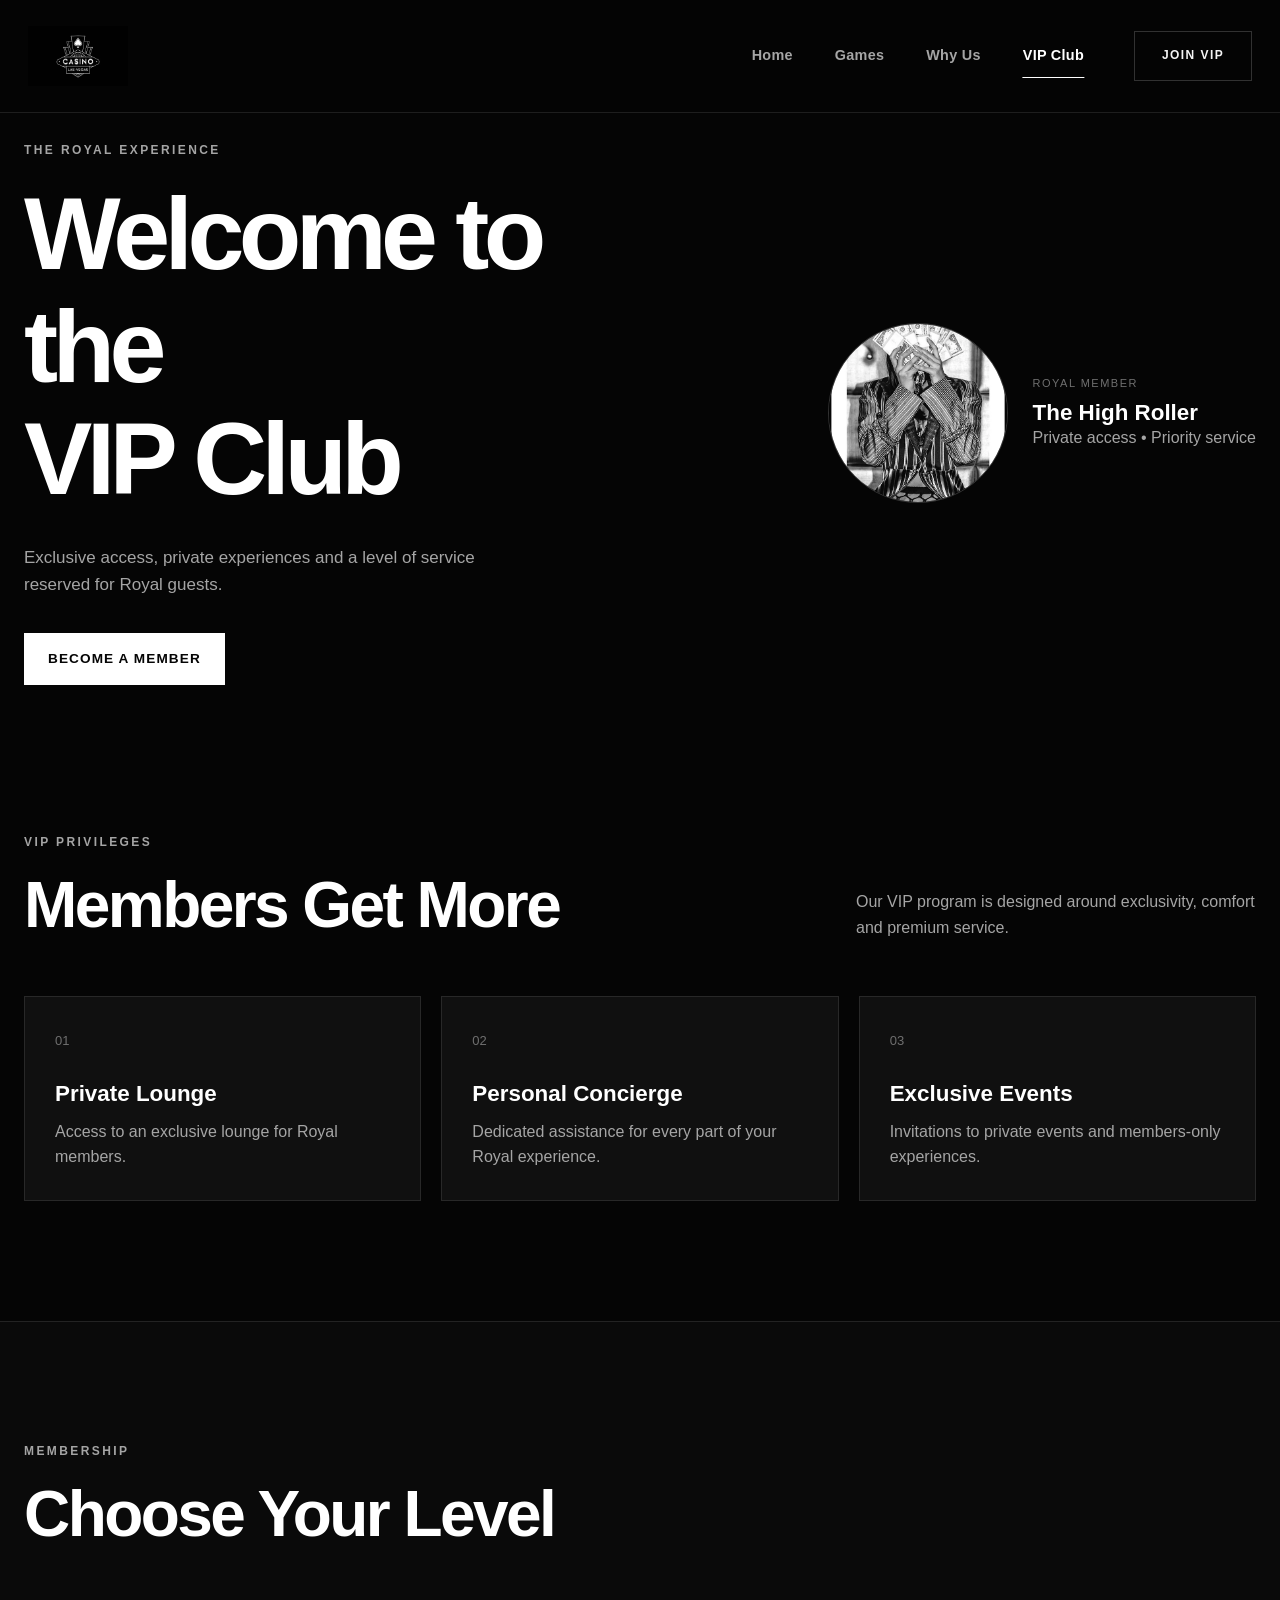
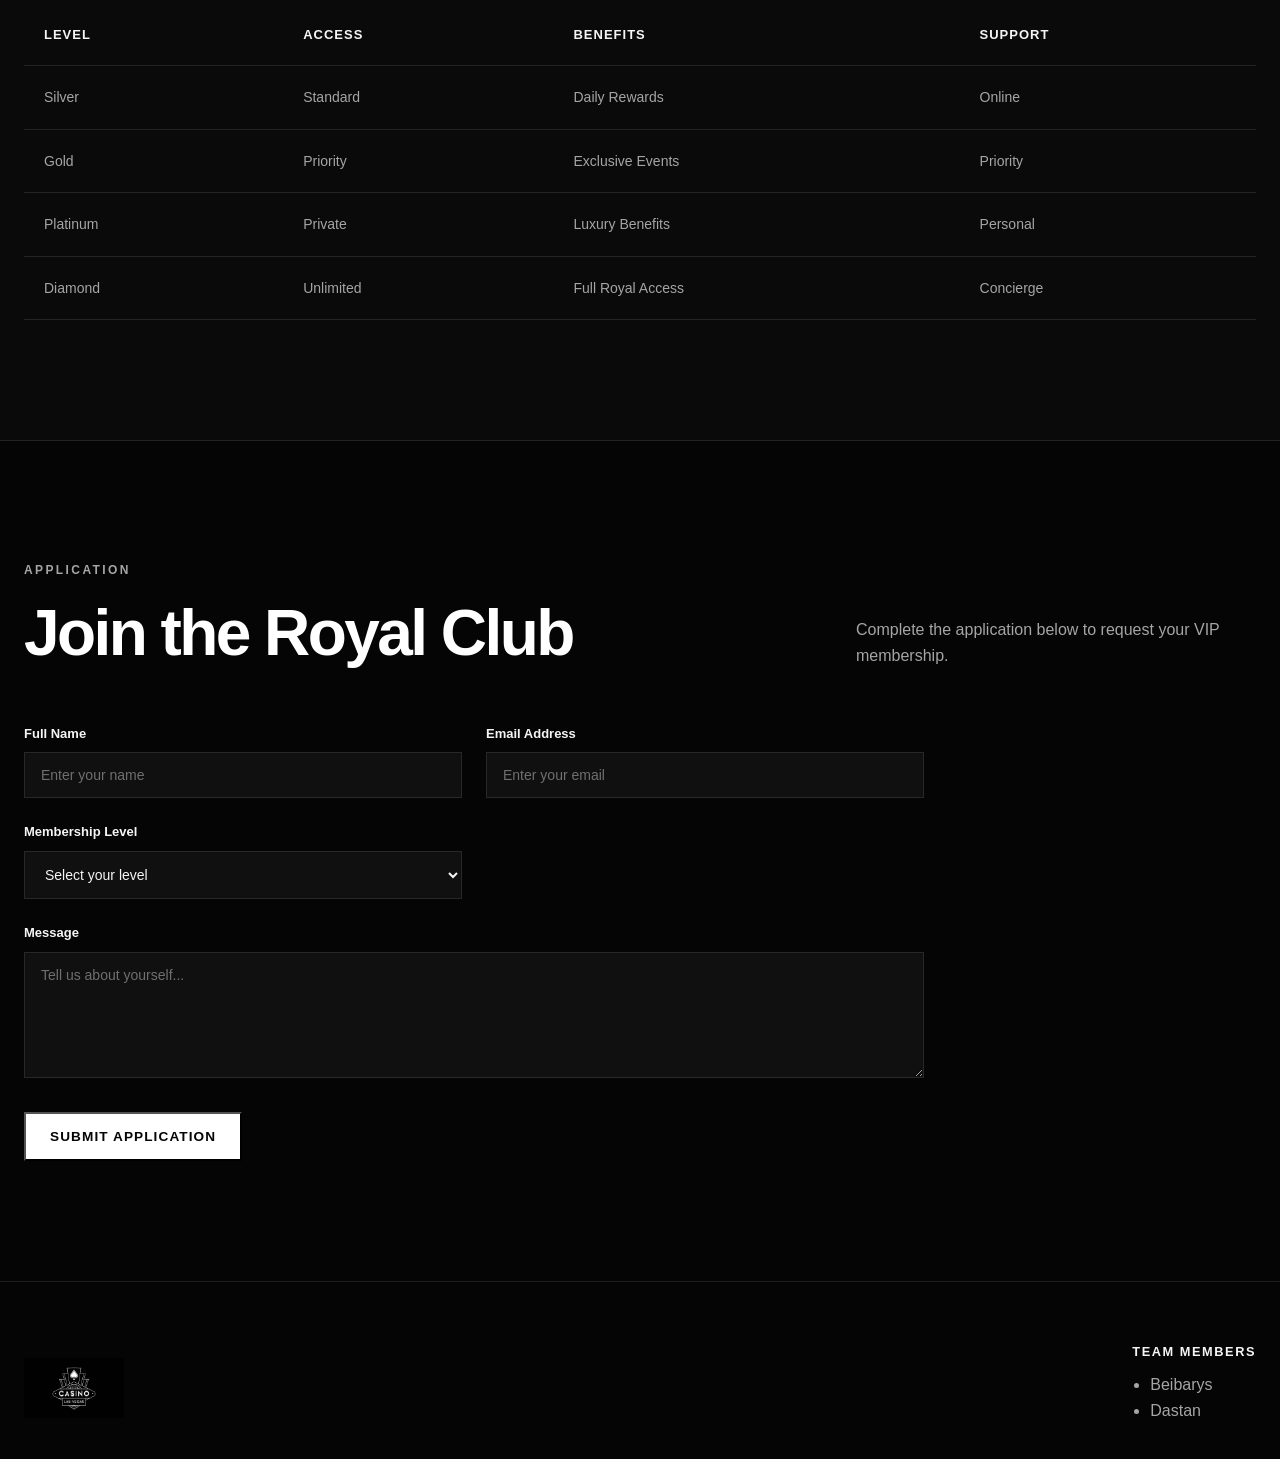
==== pages/vip.html @ 2d7a52fa "letsgo" ====
<!doctype html>
<html lang="en">
	<head>
		<meta charset="UTF-8" />
		<meta
			name="viewport"
			content="width=device-width, initial-scale=1.0"
		/>

		<title>Royal Jackpot — VIP Club</title>

		<link
			rel="stylesheet"
			href="../css/style.css"
		/>
	</head>

	<body>
		<header id="main-header">
			<nav class="navbar">
				<a
					class="logo"
					href="../index.html"
				>
					<img
						src="../images/logo.webp"
						alt="Royal Jackpot Casino Logo"
						class="logo-image"
					/>
				</a>

				<ul class="nav-menu">
					<li>
						<a href="../pages/index.html">Home</a>
					</li>

					<li>
						<a href="../pages/index.html#games">Games</a>
					</li>

					<li>
						<a href="../pages/index.html#features">Why Us</a>
					</li>

					<li>
						<a
							class="active"
							href="../pages/vip.html"
						>
							VIP Club
						</a>
					</li>
				</ul>

				<a
					class="nav-button"
					href="#vip-form"
				>
					Join VIP
				</a>
			</nav>
		</header>

		<main>
			<!-- VIP HERO -->

			<section class="vip-hero">
				<div class="vip-hero-content">
					<p class="eyebrow">THE ROYAL EXPERIENCE</p>

					<h1>
						Welcome to the
						<span>VIP Club</span>
					</h1>

					<p class="vip-hero-description">
						Exclusive access, private experiences and a level of service
						reserved for Royal guests.
					</p>

					<a
						class="btn btn-primary"
						href="#vip-form"
					>
						Become a Member
					</a>
				</div>

				<div class="vip-profile">
					<img
						src="../images/highroller.webp"
						alt="Royal Jackpot VIP member"
						class="vip-profile-image"
					/>

					<div>
						<p class="vip-profile-label">ROYAL MEMBER</p>

						<h3>The High Roller</h3>

						<p>Private access • Priority service</p>
					</div>
				</div>
			</section>

			<!-- VIP BENEFITS -->

			<section class="section">
				<div class="section-heading">
					<div>
						<p class="eyebrow">VIP PRIVILEGES</p>

						<h2>
							Members Get
							<span>More</span>
						</h2>
					</div>

					<p class="section-description">
						Our VIP program is designed around exclusivity, comfort and premium
						service.
					</p>
				</div>

				<div class="vip-benefits">
					<div class="benefit-item">
						<span class="benefit-number">01</span>

						<h3>Private Lounge</h3>

						<p>Access to an exclusive lounge for Royal members.</p>
					</div>

					<div class="benefit-item">
						<span class="benefit-number">02</span>

						<h3>Personal Concierge</h3>

						<p>Dedicated assistance for every part of your Royal experience.</p>
					</div>

					<div class="benefit-item">
						<span class="benefit-number">03</span>

						<h3>Exclusive Events</h3>

						<p>Invitations to private events and members-only experiences.</p>
					</div>
				</div>
			</section>

			<!-- VIP LEVELS -->

			<section class="section dark-section">
				<div class="section-heading">
					<div>
						<p class="eyebrow">MEMBERSHIP</p>

						<h2>
							Choose Your
							<span>Level</span>
						</h2>
					</div>
				</div>

				<div class="vip-table-wrapper">
					<table class="vip-table">
						<thead>
							<tr>
								<th>Level</th>
								<th>Access</th>
								<th>Benefits</th>
								<th>Support</th>
							</tr>
						</thead>

						<tbody>
							<tr>
								<td>Silver</td>
								<td>Standard</td>
								<td>Daily Rewards</td>
								<td>Online</td>
							</tr>

							<tr>
								<td>Gold</td>
								<td>Priority</td>
								<td>Exclusive Events</td>
								<td>Priority</td>
							</tr>

							<tr>
								<td>Platinum</td>
								<td>Private</td>
								<td>Luxury Benefits</td>
								<td>Personal</td>
							</tr>

							<tr>
								<td>Diamond</td>
								<td>Unlimited</td>
								<td>Full Royal Access</td>
								<td>Concierge</td>
							</tr>
						</tbody>
					</table>
				</div>
			</section>

			<!-- MEMBERSHIP FORM -->

			<section class="section">
				<div class="section-heading">
					<div>
						<p class="eyebrow">APPLICATION</p>

						<h2>
							Join the
							<span>Royal Club</span>
						</h2>
					</div>

					<p class="section-description">
						Complete the application below to request your VIP membership.
					</p>
				</div>

				<form
					id="vip-form"
					class="vip-form"
				>
					<div class="form-group">
						<label for="name">Full Name</label>

						<input
							type="text"
							id="name"
							name="name"
							placeholder="Enter your name"
							required
						/>
					</div>

					<div class="form-group">
						<label for="email">Email Address</label>

						<input
							type="email"
							id="email"
							name="email"
							placeholder="Enter your email"
							required
						/>
					</div>

					<div class="form-group">
						<label for="membership">Membership Level</label>

						<select
							id="membership"
							name="membership"
							required
						>
							<option value="">Select your level</option>

							<option value="silver">Silver</option>

							<option value="gold">Gold</option>

							<option value="platinum">Platinum</option>

							<option value="diamond">Diamond</option>
						</select>
					</div>

					<div class="form-group form-group-full">
						<label for="message">Message</label>

						<textarea
							id="message"
							name="message"
							rows="6"
							placeholder="Tell us about yourself..."
							required
						></textarea>
					</div>

					<div class="form-submit">
						<button
							type="submit"
							class="btn btn-primary"
						>
							Submit Application
						</button>
					</div>
				</form>
			</section>
		</main>

		<footer class="footer">
			<div class="footer-content">
				<img
					class="logo-image"
					src="../images/logo.webp"
					alt="Casino Las Vegas Logo"
				/>

				<div class="footer-members">
					<p>Team Members</p>

					<ul>
						<li>Beibarys</li>
						<li>Dastan</li>
					</ul>
				</div>
			</div>
		</footer>
	</body>
</html>
---- css/style.css ----
/* ========================================
   GLOBAL
======================================== */

:root {
	--black: #050505;
	--dark: #0a0a0a;
	--dark-soft: #101010;

	--gray-dark: #1a1a1a;
	--gray: #6f6f6f;
	--gray-light: #a5a5a5;

	--white-soft: #e8e8e8;
	--white: #f5f5f5;
	--pure-white: #ffffff;

	--border: rgba(255, 255, 255, 0.1);
	--border-light: rgba(255, 255, 255, 0.18);

	--container: 1320px;

	--transition: 0.25s ease;
}

/* ========================================
   RESET
======================================== */

* {
	margin: 0;
	padding: 0;
	box-sizing: border-box;
}

html {
	scroll-behavior: smooth;
}

body {
	background: var(--black);
	color: var(--white);

	font-family: Arial, Helvetica, sans-serif;

	line-height: 1.6;
}

/* ========================================
   TYPOGRAPHY
======================================== */

h1,
h2,
h3 {
	color: var(--pure-white);

	line-height: 1.1;
}

h1 {
	font-size: clamp(56px, 8vw, 112px);

	letter-spacing: -5.6px;
}

h2 {
	font-size: clamp(40px, 5vw, 64px);

	letter-spacing: -2.56px;
}

h3 {
	font-size: 22.4px;
}

p {
	color: var(--gray-light);
}

span {
	color: inherit;
}

/* ========================================
   HEADER
======================================== */

#main-header {
	position: sticky;
	top: 0;
	z-index: 999;

	background: rgba(5, 5, 5, 0.94);

	border-bottom: 1px solid var(--border);

	backdrop-filter: blur(14px);
}

.navbar {
	width: min(100% - 56px, var(--container));

	min-height: 112px;

	margin: 0 auto;

	display: flex;
	align-items: center;
	justify-content: space-between;

	gap: 50px;
}

/* ========================================
   LOGO
======================================== */

.logo {
	display: flex;
	align-items: center;

	text-decoration: none;
}

.logo-image {
	display: block;

	width: 100px;
	height: 92px;

	object-fit: contain;
}

/* ========================================
   NAVIGATION
======================================== */

.nav-menu {
	display: flex;
	align-items: center;

	gap: 42px;

	margin-left: auto;

	list-style: none;
}

.nav-menu a {
	position: relative;

	display: inline-block;

	padding: 10px 0;

	color: var(--gray-light);

	text-decoration: none;

	font-size: 14.4px;
	font-weight: 700;

	letter-spacing: 0.29px;

	transition: color var(--transition);
}

.nav-menu a::after {
	content: '';

	position: absolute;

	left: 50%;
	bottom: 0;

	width: 0;
	height: 1px;

	background: var(--pure-white);

	transform: translateX(-50%);

	transition: width var(--transition);
}

.nav-menu a:hover {
	color: var(--pure-white);
}

.nav-menu a:hover::after,
.nav-menu a.active::after {
	width: 100%;
}

.nav-menu a.active {
	color: var(--pure-white);
}

/* ========================================
   VIP BUTTON
======================================== */

.nav-button {
	display: inline-flex;
	align-items: center;
	justify-content: center;

	min-width: 118px;

	padding: 14px 22px;

	border: 1px solid var(--border-light);

	color: var(--white);

	background: transparent;

	text-decoration: none;

	font-size: 12px;
	font-weight: 800;

	letter-spacing: 1.44px;

	text-transform: uppercase;

	transition:
		background var(--transition),
		color var(--transition),
		border-color var(--transition);
}

.nav-button:hover {
	background: var(--pure-white);

	border-color: var(--pure-white);

	color: var(--black);
}

/* ========================================
   HERO
======================================== */

.hero {
	width: min(100% - 48px, var(--container));

	min-height: calc(100vh - 112px);

	margin: 0 auto;

	display: grid;

	grid-template-columns: 1.05fr 0.95fr;

	align-items: center;

	gap: 80px;
}

.hero-content {
	max-width: 700px;
}

.eyebrow {
	margin-bottom: 18px;

	color: var(--gray-light);

	font-size: 12px;
	font-weight: 700;

	letter-spacing: 2.4px;

	text-transform: uppercase;
}

.hero-description {
	max-width: 520px;

	margin-top: 28px;

	color: var(--gray-light);

	font-size: 16.8px;
}

.hero-actions {
	margin-top: 38px;

	display: flex;

	gap: 14px;
}

/* ========================================
   BUTTONS
======================================== */

.btn {
	display: inline-flex;
	align-items: center;
	justify-content: center;

	padding: 15px 24px;

	text-decoration: none;

	font-size: 13.6px;
	font-weight: 700;

	letter-spacing: 1.09px;

	text-transform: uppercase;

	transition:
		transform var(--transition),
		background var(--transition),
		color var(--transition),
		border-color var(--transition);
}

.btn:hover {
	transform: translateY(-3px);
}

.btn-primary {
	background: var(--pure-white);

	color: var(--black);
}

.btn-primary:hover {
	background: var(--white-soft);
}

.btn-secondary {
	border: 1px solid var(--border-light);

	color: var(--white);
}

.btn-secondary:hover {
	border-color: var(--pure-white);

	color: var(--pure-white);
}

/* ========================================
   HERO IMAGE
======================================== */

.hero-image-wrapper {
	position: relative;
}

.hero-image {
	width: 100%;
	height: 650px;

	display: block;

	object-fit: cover;

	border: 1px solid var(--border);
}

.jackpot-card {
	position: absolute;

	left: -40px;
	bottom: 40px;

	min-width: 230px;

	padding: 24px;

	background: rgba(10, 10, 10, 0.95);

	border: 1px solid var(--border-light);

	box-shadow: 0 20px 60px rgba(0, 0, 0, 0.5);
}

.jackpot-label {
	color: var(--gray-light);

	font-size: 11.2px;

	letter-spacing: 1.68px;

	text-transform: uppercase;
}

.jackpot-value {
	margin-top: 4px;

	color: var(--pure-white);

	font-size: 32px;
	font-weight: 800;
}

.jackpot-status {
	margin-top: 4px;

	color: var(--gray);

	font-size: 11.2px;
}

/* ========================================
   SECTIONS
======================================== */

.section {
	width: min(100% - 48px, var(--container));

	margin: 0 auto;

	padding: 120px 0;
}

.dark-section {
	width: 100%;

	padding-left: max(24px, calc((100% - var(--container)) / 2));
	padding-right: max(24px, calc((100% - var(--container)) / 2));

	background: var(--dark);

	border-top: 1px solid var(--border);
	border-bottom: 1px solid var(--border);
}

.section-heading {
	display: flex;
	align-items: end;
	justify-content: space-between;

	gap: 40px;

	margin-bottom: 55px;
}

.section-description {
	max-width: 400px;
}

/* ========================================
   GAME CARDS
======================================== */

.games-grid {
	display: grid;

	grid-template-columns: repeat(3, 1fr);

	gap: 20px;
}

.game-card {
	min-height: 300px;

	padding: 35px;

	display: flex;
	flex-direction: column;

	background: var(--dark-soft);

	border: 1px solid var(--border);

	transition:
		transform var(--transition),
		border-color var(--transition),
		background var(--transition);
}

.game-card:hover {
	transform: translateY(-8px);

	border-color: var(--border-light);

	background: var(--gray-dark);
}

.featured-card {
	background: var(--gray-dark);
}

.game-number {
	color: var(--gray-light);

	font-size: 14px;
	font-weight: 700;
}

/* ========================================
   GAME ICON
======================================== */

.game-icon {
	width: 60px;
	height: 60px;

	margin-top: 40px;

	display: flex;
	align-items: center;
	justify-content: flex-start;
}

.game-icon img {
	width: 50px;
	height: 50px;

	display: block;

	object-fit: contain;
}

/* ========================================
   GAME CONTENT
======================================== */

.game-card h3 {
	margin-top: 20px;
}

.game-card p {
	margin-top: 12px;

	color: var(--gray-light);
}

.card-link {
	margin-top: auto;

	padding-top: 25px;

	color: var(--white);

	text-decoration: none;

	font-weight: 700;

	transition: color var(--transition);
}

.card-link:hover {
	color: var(--gray-light);
}

/* ========================================
   FEATURES
======================================== */

.features-grid {
	display: grid;

	grid-template-columns: repeat(3, 1fr);

	gap: 20px;
}

.feature-card {
	padding: 35px;

	background: rgba(255, 255, 255, 0.02);

	border: 1px solid var(--border);
}

.feature-icon {
	width: 50px;
	height: 50px;

	display: grid;
	place-items: center;

	border-radius: 50%;

	border: 1px solid var(--border-light);

	color: var(--white);
}

.feature-icon img {
	width: 30px;
	height: 30px;

	object-fit: contain;
}

.feature-card h3 {
	margin-top: 25px;
}

.feature-card p {
	margin-top: 12px;
}

/* ========================================
   LIST SECTION
======================================== */

.content-split {
	display: grid;

	grid-template-columns: 1fr 1fr;

	gap: 70px;
}

.rules-list,
.benefits-box ul {
	margin-top: 30px;

	padding-left: 22px;
}

.rules-list li,
.benefits-box li {
	margin-bottom: 14px;

	color: var(--gray-light);
}

.benefits-box {
	padding: 35px;

	background: var(--dark-soft);

	border: 1px solid var(--border);
}

/* ========================================
   FOOTER
======================================== */

.footer {
	padding: 60px 0 25px;

	border-top: 1px solid var(--border);
}

.footer-content {
	width: min(100% - 48px, var(--container));

	margin: 0 auto;

	display: flex;
	justify-content: space-between;

	gap: 40px;
}

.footer-text {
	max-width: 400px;

	margin-top: 12px;
}

.footer-members > p {
	color: var(--white);

	font-size: 12.8px;
	font-weight: 700;

	letter-spacing: 1.54px;

	text-transform: uppercase;
}

.footer-members ul {
	margin-top: 10px;

	padding-left: 18px;
}

.footer-members li {
	color: var(--gray-light);
}

.footer-bottom {
	width: min(100% - 48px, var(--container));

	margin: 50px auto 0;

	padding-top: 20px;

	display: flex;
	justify-content: space-between;

	border-top: 1px solid var(--border);

	font-size: 12.8px;
}

.footer-bottom p {
	color: var(--gray);
}

.footer-bottom a {
	color: var(--white);

	text-decoration: none;

	transition: color var(--transition);
}

.footer-bottom a:hover {
	color: var(--gray-light);
}

/* ========================================
   RESPONSIVE
======================================== */

@media (max-width: 900px) {
	.navbar {
		flex-wrap: wrap;

		padding: 16px 0;
	}

	.nav-menu {
		order: 3;

		width: 100%;

		justify-content: center;
	}

	.hero {
		grid-template-columns: 1fr;

		padding: 70px 0;
	}

	.hero-image {
		height: 500px;
	}

	.jackpot-card {
		left: 20px;
	}

	.games-grid,
	.features-grid {
		grid-template-columns: 1fr;
	}

	.content-split {
		grid-template-columns: 1fr;
	}

	.section-heading {
		align-items: start;

		flex-direction: column;
	}
}

@media (max-width: 600px) {
	.navbar,
	.hero,
	.section,
	.footer-content,
	.footer-bottom {
		width: min(100% - 28px, var(--container));
	}

	.logo {
		min-width: auto;
	}

	.logo-image {
		width: 100px;
		height: 76px;
	}

	.nav-button {
		display: none;
	}

	.nav-menu {
		gap: 16px;
	}

	.hero {
		gap: 50px;
	}

	.hero-image {
		height: 420px;
	}

	.hero-actions {
		flex-direction: column;
	}

	.btn {
		width: 100%;
	}

	.jackpot-card {
		position: relative;

		left: 0;
		bottom: 0;

		margin-top: 15px;
	}

	.footer-content {
		flex-direction: column;
	}
}

/* ========================================
   VIP PAGE
======================================== */

.vip-hero {
	width: min(100% - 48px, var(--container));

	min-height: 600px;

	margin: 0 auto;

	display: flex;
	align-items: center;
	justify-content: space-between;

	gap: 80px;
}

.vip-hero-content {
	max-width: 650px;
}

.vip-hero-content h1 span {
	display: block;
}

.vip-hero-description {
	max-width: 520px;

	margin: 28px 0 35px;

	color: var(--gray-light);

	font-size: 17px;
}

.vip-profile {
	display: flex;
	align-items: center;

	gap: 25px;
}

.vip-profile-image {
	width: 180px;
	height: 180px;

	border-radius: 50%;

	object-fit: cover;

	border: 1px solid var(--border-light);
}

.vip-profile-label {
	color: var(--gray);

	font-size: 11px;

	letter-spacing: 1.5px;

	text-transform: uppercase;
}

.vip-profile h3 {
	margin-top: 8px;
}

.vip-benefits {
	display: grid;

	grid-template-columns: repeat(3, 1fr);

	gap: 20px;
}

.benefit-item {
	padding: 30px;

	border: 1px solid var(--border);

	background: var(--dark-soft);
}

.benefit-number {
	color: var(--gray);

	font-size: 13px;
}

.benefit-item h3 {
	margin-top: 30px;
}

.benefit-item p {
	margin-top: 12px;
}

.vip-table-wrapper {
	overflow-x: auto;
}

.vip-table {
	width: 100%;

	border-collapse: collapse;
}

.vip-table th,
.vip-table td {
	padding: 20px;

	text-align: left;

	border-bottom: 1px solid var(--border);
}

.vip-table th {
	color: var(--white);

	font-size: 13px;

	text-transform: uppercase;

	letter-spacing: 1px;
}

.vip-table td {
	color: var(--gray-light);

	font-size: 14px;
}

.vip-table tbody tr:hover {
	background: rgba(255, 255, 255, 0.03);
}

.vip-form {
	max-width: 900px;

	display: grid;

	grid-template-columns: 1fr 1fr;

	gap: 24px;
}

.form-group {
	display: flex;

	flex-direction: column;

	gap: 8px;
}

.form-group-full {
	grid-column: 1 / -1;
}

.form-group label {
	color: var(--white);

	font-size: 13px;

	font-weight: 700;
}

.form-group input,
.form-group select,
.form-group textarea {
	width: 100%;

	padding: 14px 16px;

	background: var(--dark-soft);

	color: var(--white);

	border: 1px solid var(--border);

	font-family: inherit;

	font-size: 14px;

	outline: none;

	transition:
		border-color var(--transition),
		background var(--transition);
}

.form-group textarea {
	resize: vertical;
}

.form-group input::placeholder,
.form-group textarea::placeholder {
	color: var(--gray);
}

.form-group input:focus,
.form-group select:focus,
.form-group textarea:focus {
	border-color: var(--border-light);

	background: var(--gray-dark);
}

.form-submit {
	grid-column: 1 / -1;

	margin-top: 10px;
}
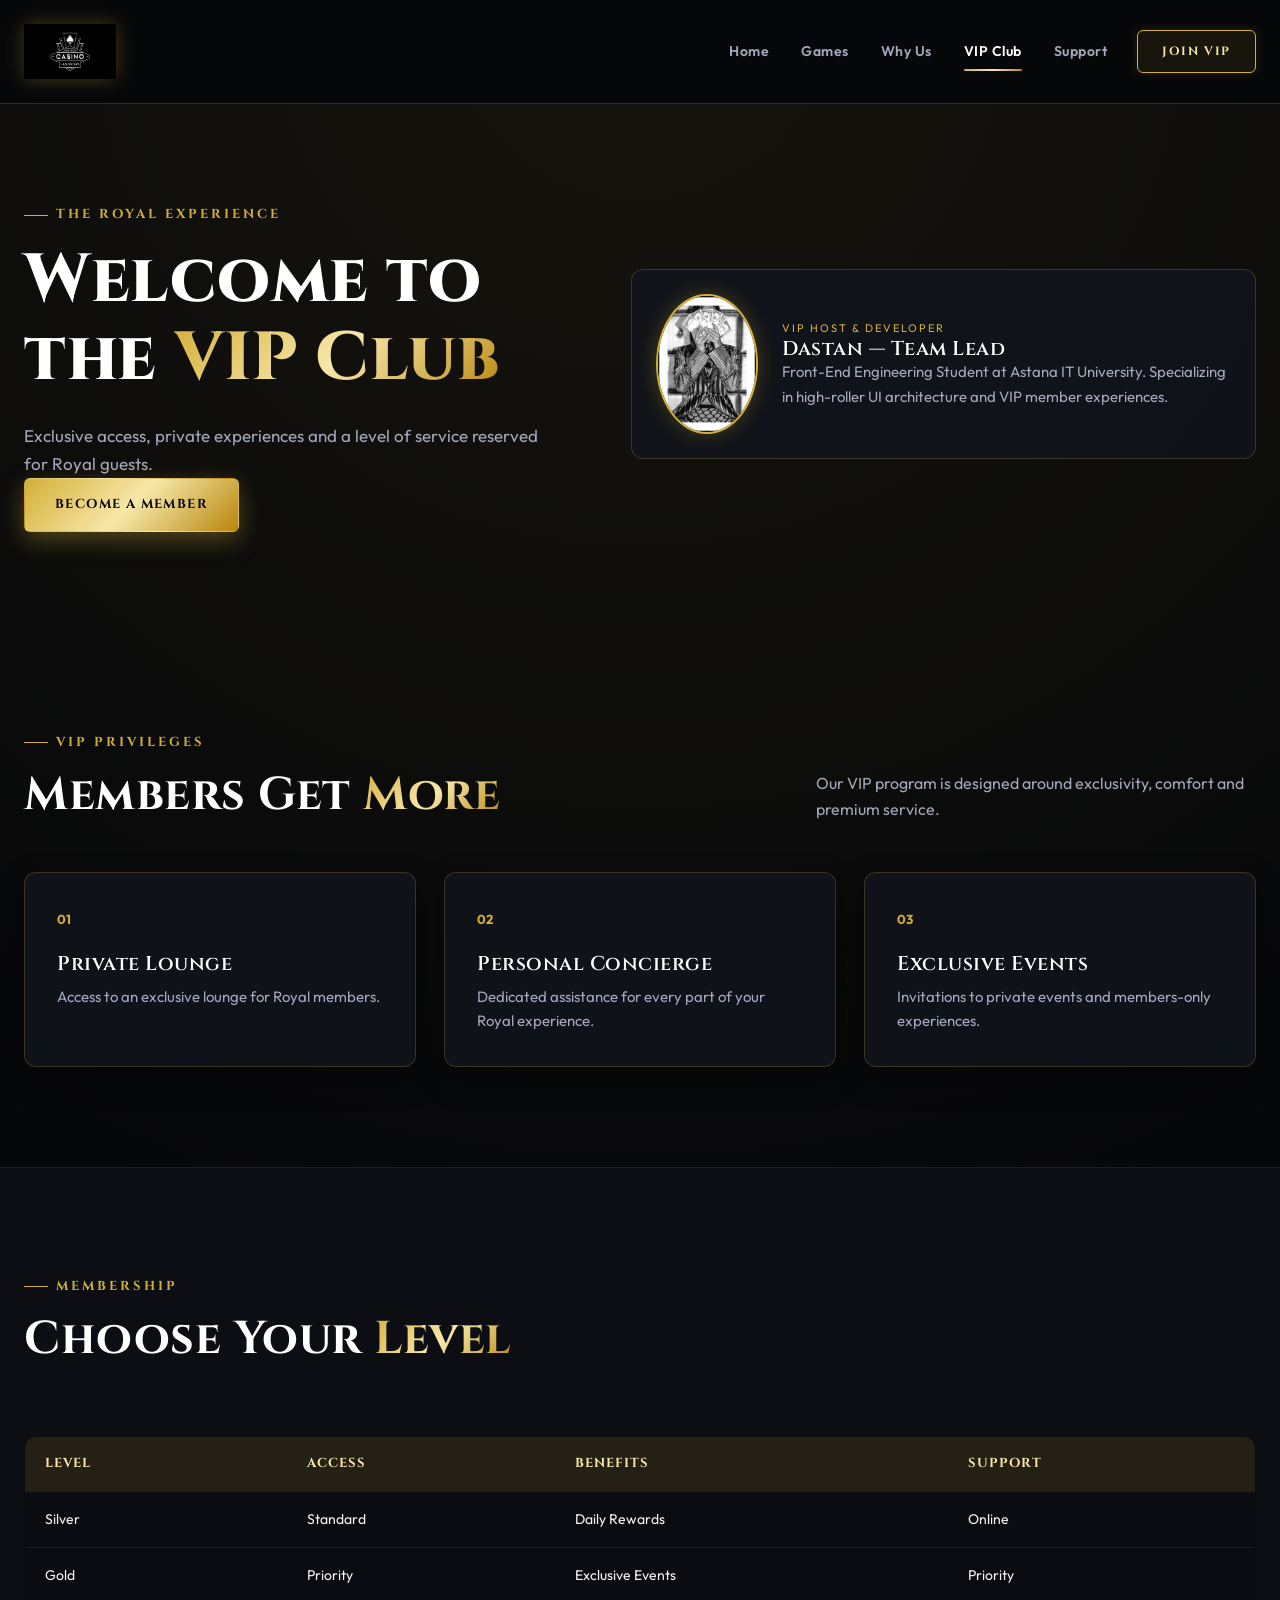
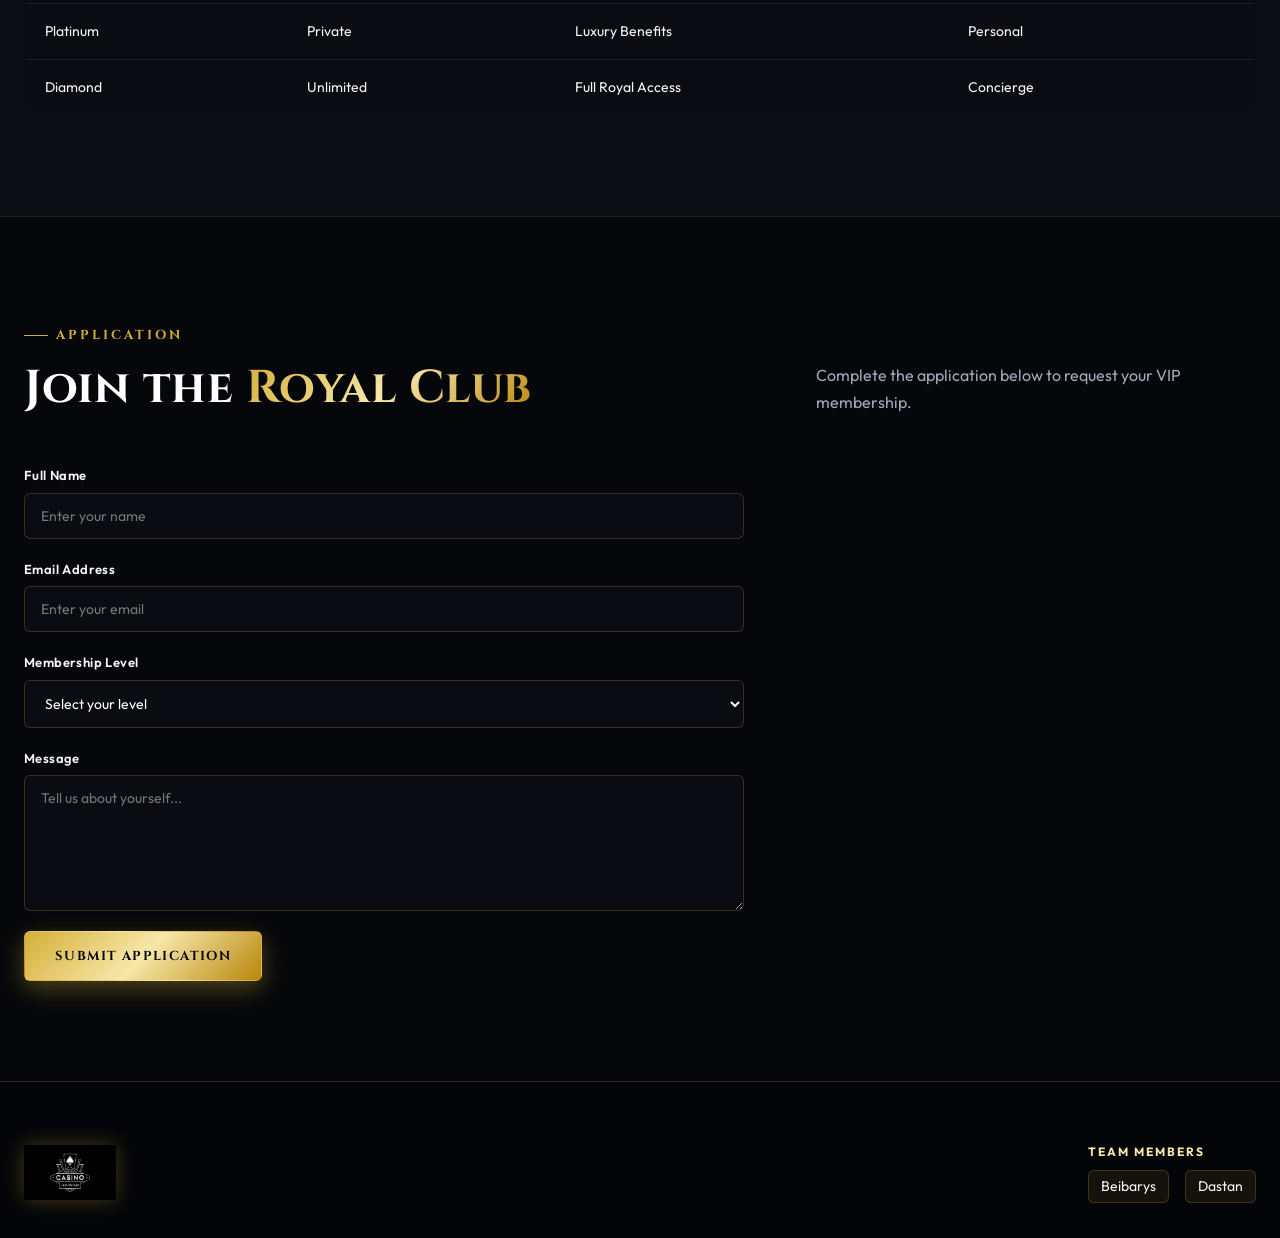
==== commit ae1fdf12: "final version of assignment" ====
--- a/pages/vip.html
+++ b/pages/vip.html
@@ -1,319 +1,271 @@
-<!doctype html>
-<html lang="en">
-	<head>
-		<meta charset="UTF-8" />
-		<meta
-			name="viewport"
-			content="width=device-width, initial-scale=1.0"
-		/>
-
-		<title>Royal Jackpot — VIP Club</title>
-
-		<link
-			rel="stylesheet"
-			href="../css/style.css"
-		/>
-	</head>
-
-	<body>
-		<header id="main-header">
-			<nav class="navbar">
-				<a
-					class="logo"
-					href="../index.html"
-				>
-					<img
-						src="../images/logo.webp"
-						alt="Royal Jackpot Casino Logo"
-						class="logo-image"
-					/>
-				</a>
-
-				<ul class="nav-menu">
-					<li>
-						<a href="../pages/index.html">Home</a>
-					</li>
-
-					<li>
-						<a href="../pages/index.html#games">Games</a>
-					</li>
-
-					<li>
-						<a href="../pages/index.html#features">Why Us</a>
-					</li>
-
-					<li>
-						<a
-							class="active"
-							href="../pages/vip.html"
-						>
-							VIP Club
-						</a>
-					</li>
-				</ul>
-
-				<a
-					class="nav-button"
-					href="#vip-form"
-				>
-					Join VIP
-				</a>
-			</nav>
-		</header>
-
-		<main>
-			<!-- VIP HERO -->
-
-			<section class="vip-hero">
-				<div class="vip-hero-content">
-					<p class="eyebrow">THE ROYAL EXPERIENCE</p>
-
-					<h1>
-						Welcome to the
-						<span>VIP Club</span>
-					</h1>
-
-					<p class="vip-hero-description">
-						Exclusive access, private experiences and a level of service
-						reserved for Royal guests.
-					</p>
-
-					<a
-						class="btn btn-primary"
-						href="#vip-form"
-					>
-						Become a Member
-					</a>
-				</div>
-
-				<div class="vip-profile">
-					<img
-						src="../images/highroller.webp"
-						alt="Royal Jackpot VIP member"
-						class="vip-profile-image"
-					/>
-
-					<div>
-						<p class="vip-profile-label">ROYAL MEMBER</p>
-
-						<h3>The High Roller</h3>
-
-						<p>Private access • Priority service</p>
-					</div>
-				</div>
-			</section>
-
-			<!-- VIP BENEFITS -->
-
-			<section class="section">
-				<div class="section-heading">
-					<div>
-						<p class="eyebrow">VIP PRIVILEGES</p>
-
-						<h2>
-							Members Get
-							<span>More</span>
-						</h2>
-					</div>
-
-					<p class="section-description">
-						Our VIP program is designed around exclusivity, comfort and premium
-						service.
-					</p>
-				</div>
-
-				<div class="vip-benefits">
-					<div class="benefit-item">
-						<span class="benefit-number">01</span>
-
-						<h3>Private Lounge</h3>
-
-						<p>Access to an exclusive lounge for Royal members.</p>
-					</div>
-
-					<div class="benefit-item">
-						<span class="benefit-number">02</span>
-
-						<h3>Personal Concierge</h3>
-
-						<p>Dedicated assistance for every part of your Royal experience.</p>
-					</div>
-
-					<div class="benefit-item">
-						<span class="benefit-number">03</span>
-
-						<h3>Exclusive Events</h3>
-
-						<p>Invitations to private events and members-only experiences.</p>
-					</div>
-				</div>
-			</section>
-
-			<!-- VIP LEVELS -->
-
-			<section class="section dark-section">
-				<div class="section-heading">
-					<div>
-						<p class="eyebrow">MEMBERSHIP</p>
-
-						<h2>
-							Choose Your
-							<span>Level</span>
-						</h2>
-					</div>
-				</div>
-
-				<div class="vip-table-wrapper">
-					<table class="vip-table">
-						<thead>
-							<tr>
-								<th>Level</th>
-								<th>Access</th>
-								<th>Benefits</th>
-								<th>Support</th>
-							</tr>
-						</thead>
-
-						<tbody>
-							<tr>
-								<td>Silver</td>
-								<td>Standard</td>
-								<td>Daily Rewards</td>
-								<td>Online</td>
-							</tr>
-
-							<tr>
-								<td>Gold</td>
-								<td>Priority</td>
-								<td>Exclusive Events</td>
-								<td>Priority</td>
-							</tr>
-
-							<tr>
-								<td>Platinum</td>
-								<td>Private</td>
-								<td>Luxury Benefits</td>
-								<td>Personal</td>
-							</tr>
-
-							<tr>
-								<td>Diamond</td>
-								<td>Unlimited</td>
-								<td>Full Royal Access</td>
-								<td>Concierge</td>
-							</tr>
-						</tbody>
-					</table>
-				</div>
-			</section>
-
-			<!-- MEMBERSHIP FORM -->
-
-			<section class="section">
-				<div class="section-heading">
-					<div>
-						<p class="eyebrow">APPLICATION</p>
-
-						<h2>
-							Join the
-							<span>Royal Club</span>
-						</h2>
-					</div>
-
-					<p class="section-description">
-						Complete the application below to request your VIP membership.
-					</p>
-				</div>
-
-				<form
-					id="vip-form"
-					class="vip-form"
-				>
-					<div class="form-group">
-						<label for="name">Full Name</label>
-
-						<input
-							type="text"
-							id="name"
-							name="name"
-							placeholder="Enter your name"
-							required
-						/>
-					</div>
-
-					<div class="form-group">
-						<label for="email">Email Address</label>
-
-						<input
-							type="email"
-							id="email"
-							name="email"
-							placeholder="Enter your email"
-							required
-						/>
-					</div>
-
-					<div class="form-group">
-						<label for="membership">Membership Level</label>
-
-						<select
-							id="membership"
-							name="membership"
-							required
-						>
-							<option value="">Select your level</option>
-
-							<option value="silver">Silver</option>
-
-							<option value="gold">Gold</option>
-
-							<option value="platinum">Platinum</option>
-
-							<option value="diamond">Diamond</option>
-						</select>
-					</div>
-
-					<div class="form-group form-group-full">
-						<label for="message">Message</label>
-
-						<textarea
-							id="message"
-							name="message"
-							rows="6"
-							placeholder="Tell us about yourself..."
-							required
-						></textarea>
-					</div>
-
-					<div class="form-submit">
-						<button
-							type="submit"
-							class="btn btn-primary"
-						>
-							Submit Application
-						</button>
-					</div>
-				</form>
-			</section>
-		</main>
-
-		<footer class="footer">
-			<div class="footer-content">
-				<img
-					class="logo-image"
-					src="../images/logo.webp"
-					alt="Casino Las Vegas Logo"
-				/>
-
-				<div class="footer-members">
-					<p>Team Members</p>
-
-					<ul>
-						<li>Beibarys</li>
-						<li>Dastan</li>
-					</ul>
-				</div>
-			</div>
-		</footer>
-	</body>
-</html>
+<!DOCTYPE html>
+<html lang="en">
+
+<head>
+	<!-- Assignment 1: Web Technologies - Astana IT University | Authors: Beibarys and Dastan -->
+	<meta charset="UTF-8">
+	<meta name="viewport" content="width=device-width, initial-scale=1.0">
+
+	<title>Royal Jackpot — VIP Club &amp; High Roller Tiers</title>
+
+	<link rel="stylesheet" href="../css/style.css">
+</head>
+
+<body>
+	<header id="main-header">
+		<nav class="navbar">
+			<a class="logo" href="../index.html">
+				<img src="../images/logo.webp" alt="Royal Jackpot Casino Logo" class="logo-image">
+			</a>
+
+			<ul class="nav-menu">
+				<li>
+					<a href="../index.html">Home</a>
+				</li>
+
+				<li>
+					<a href="games.html">Games</a>
+				</li>
+
+				<li>
+					<a href="../index.html#features">Why Us</a>
+				</li>
+
+				<li>
+					<a class="active" href="vip.html">
+						VIP Club
+					</a>
+				</li>
+
+				<li>
+					<a href="contact.html">Support</a>
+				</li>
+			</ul>
+
+			<a class="nav-button" href="#vip-form">
+				Join VIP
+			</a>
+		</nav>
+	</header>
+
+	<main>
+		<!-- VIP HERO -->
+
+		<section class="vip-hero">
+			<div class="vip-hero-content">
+				<p class="eyebrow">THE ROYAL EXPERIENCE</p>
+
+				<h1>
+					Welcome to the
+					<span>VIP Club</span>
+				</h1>
+
+				<p class="vip-hero-description">
+					Exclusive access, private experiences and a level of service
+					reserved for Royal guests.
+				</p>
+
+				<a class="btn btn-primary" href="#vip-form">
+					Become a Member
+				</a>
+			</div>
+
+			<div class="vip-profile">
+				<img src="../images/highroller.webp" alt="Royal Jackpot VIP Host &amp; Developer"
+					class="vip-profile-image">
+
+				<div>
+					<p class="vip-profile-label">VIP HOST &amp; DEVELOPER</p>
+
+					<h3>Dastan — Team Lead</h3>
+
+					<p>Front-End Engineering Student at Astana IT University. Specializing in high-roller UI
+						architecture and VIP member experiences.</p>
+				</div>
+			</div>
+		</section>
+
+		<!-- VIP BENEFITS -->
+
+		<section class="section">
+			<div class="section-heading">
+				<div>
+					<p class="eyebrow">VIP PRIVILEGES</p>
+
+					<h2>
+						Members Get
+						<span>More</span>
+					</h2>
+				</div>
+
+				<p class="section-description">
+					Our VIP program is designed around exclusivity, comfort and premium
+					service.
+				</p>
+			</div>
+
+			<div class="vip-benefits">
+				<div class="benefit-item">
+					<span class="benefit-number">01</span>
+
+					<h3>Private Lounge</h3>
+
+					<p>Access to an exclusive lounge for Royal members.</p>
+				</div>
+
+				<div class="benefit-item">
+					<span class="benefit-number">02</span>
+
+					<h3>Personal Concierge</h3>
+
+					<p>Dedicated assistance for every part of your Royal experience.</p>
+				</div>
+
+				<div class="benefit-item">
+					<span class="benefit-number">03</span>
+
+					<h3>Exclusive Events</h3>
+
+					<p>Invitations to private events and members-only experiences.</p>
+				</div>
+			</div>
+		</section>
+
+		<!-- VIP LEVELS -->
+
+		<section class="section dark-section">
+			<div class="section-heading">
+				<div>
+					<p class="eyebrow">MEMBERSHIP</p>
+
+					<h2>
+						Choose Your
+						<span>Level</span>
+					</h2>
+				</div>
+			</div>
+
+			<div class="vip-table-wrapper">
+				<table class="vip-table">
+					<thead>
+						<tr>
+							<th>Level</th>
+							<th>Access</th>
+							<th>Benefits</th>
+							<th>Support</th>
+						</tr>
+					</thead>
+
+					<tbody>
+						<tr>
+							<td>Silver</td>
+							<td>Standard</td>
+							<td>Daily Rewards</td>
+							<td>Online</td>
+						</tr>
+
+						<tr>
+							<td>Gold</td>
+							<td>Priority</td>
+							<td>Exclusive Events</td>
+							<td>Priority</td>
+						</tr>
+
+						<tr>
+							<td>Platinum</td>
+							<td>Private</td>
+							<td>Luxury Benefits</td>
+							<td>Personal</td>
+						</tr>
+
+						<tr>
+							<td>Diamond</td>
+							<td>Unlimited</td>
+							<td>Full Royal Access</td>
+							<td>Concierge</td>
+						</tr>
+					</tbody>
+				</table>
+			</div>
+		</section>
+
+		<!-- MEMBERSHIP FORM -->
+
+		<section class="section">
+			<div class="section-heading">
+				<div>
+					<p class="eyebrow">APPLICATION</p>
+
+					<h2>
+						Join the
+						<span>Royal Club</span>
+					</h2>
+				</div>
+
+				<p class="section-description">
+					Complete the application below to request your VIP membership.
+				</p>
+			</div>
+
+			<form id="vip-form" class="vip-form">
+				<div class="form-group">
+					<label for="name">Full Name</label>
+
+					<input type="text" id="name" name="name" placeholder="Enter your name" required>
+				</div>
+
+				<div class="form-group">
+					<label for="email">Email Address</label>
+
+					<input type="email" id="email" name="email" placeholder="Enter your email" required>
+				</div>
+
+				<div class="form-group">
+					<label for="membership">Membership Level</label>
+
+					<select id="membership" name="membership" required>
+						<option value="">Select your level</option>
+
+						<option value="silver">Silver</option>
+
+						<option value="gold">Gold</option>
+
+						<option value="platinum">Platinum</option>
+
+						<option value="diamond">Diamond</option>
+					</select>
+				</div>
+
+				<div class="form-group form-group-full">
+					<label for="message">Message</label>
+
+					<textarea id="message" name="message" rows="6" placeholder="Tell us about yourself..."
+						required></textarea>
+				</div>
+
+				<div class="form-submit">
+					<button type="submit" class="btn btn-primary">
+						Submit Application
+					</button>
+				</div>
+			</form>
+		</section>
+	</main>
+
+	<footer class="footer">
+		<div class="footer-content">
+			<img class="logo-image" src="../images/logo.webp" alt="Casino Las Vegas Logo">
+
+			<div class="footer-members">
+				<p>Team Members</p>
+
+				<ul>
+					<li>Beibarys</li>
+					<li>Dastan</li>
+				</ul>
+			</div>
+		</div>
+	</footer>
+</body>
+
+</html>
--- a/css/style.css
+++ b/css/style.css
@@ -1,31 +1,48 @@
-/* ========================================
-   GLOBAL
-======================================== */
+/* ==========================================================================
+   ROYAL JACKPOT CASINO — LUXURY DESIGN SYSTEM
+   ========================================================================== */
+
+@import url('https://fonts.googleapis.com/css2?family=Cinzel:wght@600;700;800;900&family=Outfit:wght@300;400;500;600;700&display=swap');
 
 :root {
-	--black: #050505;
-	--dark: #0a0a0a;
-	--dark-soft: #101010;
-
-	--gray-dark: #1a1a1a;
-	--gray: #6f6f6f;
-	--gray-light: #a5a5a5;
-
-	--white-soft: #e8e8e8;
-	--white: #f5f5f5;
-	--pure-white: #ffffff;
-
-	--border: rgba(255, 255, 255, 0.1);
-	--border-light: rgba(255, 255, 255, 0.18);
-
-	--container: 1320px;
-
-	--transition: 0.25s ease;
-}
-
-/* ========================================
-   RESET
-======================================== */
+	/* Palette - Deep Noir & Metallic Gold */
+	--bg-main: #06070a;
+	--bg-secondary: #0c0e14;
+	--bg-card: rgba(17, 20, 29, 0.85);
+	--bg-card-hover: rgba(24, 28, 42, 0.95);
+	--bg-input: rgba(12, 14, 21, 0.85);
+
+	--gold: #d4af37;
+	--gold-light: #f7e7a9;
+	--gold-dark: #99751e;
+	--gold-glow: rgba(212, 175, 55, 0.28);
+	--gold-gradient: linear-gradient(135deg, #d4af37 0%, #f7e7a9 50%, #b8860b 100%);
+	--gold-gradient-hover: linear-gradient(135deg, #f7e7a9 0%, #ffffff 50%, #d4af37 100%);
+
+	--text-primary: #f5f5f7;
+	--text-secondary: #a3a8bb;
+	--text-muted: #6c7285;
+
+	--border: rgba(212, 175, 55, 0.22);
+	--border-light: rgba(212, 175, 55, 0.45);
+	--border-subtle: rgba(255, 255, 255, 0.07);
+
+	--container: 1240px;
+	--radius-sm: 6px;
+	--radius-md: 12px;
+	--radius-lg: 18px;
+	--transition: 0.3s cubic-bezier(0.16, 1, 0.3, 1);
+}
+
+/* ==========================================================================
+   STEP 8: CORE CSS SELECTOR TYPES DEMONSTRATION
+   - Element Selectors:    body, p, h1, h2, h3, a, ul, ol, li, table, th, td
+   - Class Selectors:      .card, .profile-card, .navbar, .game-card, .btn
+   - ID Selectors:         #main-header, #contact-form, #vip-form, #games
+   - Descendant Selectors: .nav-menu a, .styled-table td, .profile-info h3
+   ========================================================================== */
+
+/* ===== 1. ELEMENT SELECTORS & GLOBAL RESETS ===== */
 
 * {
 	margin: 0;
@@ -35,157 +52,178 @@
 
 html {
 	scroll-behavior: smooth;
+	background-color: var(--bg-main);
 }
 
 body {
-	background: var(--black);
-	color: var(--white);
-
-	font-family: Arial, Helvetica, sans-serif;
-
-	line-height: 1.6;
-}
-
-/* ========================================
-   TYPOGRAPHY
-======================================== */
+	background: radial-gradient(circle at 50% 0%, rgba(212, 175, 55, 0.08) 0%, transparent 45%),
+		var(--bg-main);
+	color: var(--text-primary);
+	font-family: 'Outfit', -apple-system, BlinkMacSystemFont, 'Segoe UI', Roboto, sans-serif;
+	line-height: 1.65;
+	overflow-x: hidden;
+	min-height: 100vh;
+	display: flex;
+	flex-direction: column;
+}
+
+main {
+	flex: 1;
+}
+
+h1,
+h2,
+h3,
+.eyebrow,
+.jackpot-value,
+.brand-logo,
+.nav-button,
+.btn {
+	font-family: 'Cinzel', Georgia, serif;
+	letter-spacing: 0.5px;
+}
 
 h1,
 h2,
 h3 {
-	color: var(--pure-white);
-
-	line-height: 1.1;
+	color: #fff;
+	line-height: 1.15;
 }
 
 h1 {
-	font-size: clamp(56px, 8vw, 112px);
-
-	letter-spacing: -5.6px;
+	font-size: clamp(38px, 5.5vw, 68px);
+	font-weight: 800;
+}
+
+h1 span,
+h2 span {
+	background: var(--gold-gradient);
+	-webkit-background-clip: text;
+	-webkit-text-fill-color: transparent;
+	display: inline-block;
 }
 
 h2 {
-	font-size: clamp(40px, 5vw, 64px);
-
-	letter-spacing: -2.56px;
+	font-size: clamp(28px, 3.8vw, 46px);
+	font-weight: 700;
 }
 
 h3 {
-	font-size: 22.4px;
+	font-size: 20px;
+	font-weight: 600;
 }
 
 p {
-	color: var(--gray-light);
-}
-
-span {
+	color: var(--text-secondary);
+	font-size: 15px;
+}
+
+a {
+	text-decoration: none;
 	color: inherit;
 }
 
-/* ========================================
-   HEADER
-======================================== */
+/* ===== LAYOUT CONTAINERS (PERFECTLY CENTERED) ===== */
+
+.navbar,
+.header-container,
+.hero,
+.section,
+.content-wrapper,
+.vip-hero,
+.footer-content {
+	width: min(100% - 48px, var(--container));
+	margin-left: auto;
+	margin-right: auto;
+}
+
+/* ===== LUXURY HEADER & NAVBAR ===== */
 
 #main-header {
 	position: sticky;
 	top: 0;
-	z-index: 999;
-
-	background: rgba(5, 5, 5, 0.94);
-
+	z-index: 1000;
+	background: rgba(6, 7, 10, 0.92);
 	border-bottom: 1px solid var(--border);
-
-	backdrop-filter: blur(14px);
-}
-
-.navbar {
-	width: min(100% - 56px, var(--container));
-
-	min-height: 112px;
-
-	margin: 0 auto;
-
+	backdrop-filter: blur(16px);
+	-webkit-backdrop-filter: blur(16px);
+	padding: 0.6rem 0;
+}
+
+.navbar,
+.header-container {
 	display: flex;
 	align-items: center;
 	justify-content: space-between;
-
-	gap: 50px;
-}
-
-/* ========================================
-   LOGO
-======================================== */
-
-.logo {
-	display: flex;
-	align-items: center;
-
+	min-height: 84px;
+	gap: 30px;
+}
+
+.logo,
+.brand-logo {
+	display: flex;
+	align-items: center;
+	gap: 12px;
 	text-decoration: none;
 }
 
 .logo-image {
-	display: block;
-
-	width: 100px;
-	height: 92px;
-
+	width: 92px;
+	height: auto;
+	max-height: 72px;
 	object-fit: contain;
-}
-
-/* ========================================
-   NAVIGATION
-======================================== */
+	filter: drop-shadow(0 0 10px rgba(212, 175, 55, 0.3));
+	transition: var(--transition);
+}
+
+.logo:hover .logo-image {
+	filter: drop-shadow(0 0 16px rgba(212, 175, 55, 0.55));
+	transform: scale(1.03);
+}
+
+.brand-logo {
+	color: var(--gold);
+	font-size: 1.35rem;
+	font-weight: 800;
+	letter-spacing: 2px;
+	text-transform: uppercase;
+}
 
 .nav-menu {
 	display: flex;
 	align-items: center;
-
-	gap: 42px;
-
+	gap: 32px;
+	list-style: none;
 	margin-left: auto;
-
-	list-style: none;
 }
 
 .nav-menu a {
 	position: relative;
-
 	display: inline-block;
-
-	padding: 10px 0;
-
-	color: var(--gray-light);
-
-	text-decoration: none;
-
-	font-size: 14.4px;
-	font-weight: 700;
-
-	letter-spacing: 0.29px;
-
-	transition: color var(--transition);
+	padding: 8px 0;
+	color: var(--text-secondary);
+	font-size: 14px;
+	font-weight: 600;
+	letter-spacing: 0.5px;
+	transition: var(--transition);
 }
 
 .nav-menu a::after {
 	content: '';
-
 	position: absolute;
-
 	left: 50%;
 	bottom: 0;
-
 	width: 0;
-	height: 1px;
-
-	background: var(--pure-white);
-
+	height: 2px;
+	background: var(--gold-gradient);
 	transform: translateX(-50%);
-
 	transition: width var(--transition);
-}
-
-.nav-menu a:hover {
-	color: var(--pure-white);
+	border-radius: 2px;
+}
+
+.nav-menu a:hover,
+.nav-menu a.active {
+	color: #fff;
 }
 
 .nav-menu a:hover::after,
@@ -193,132 +231,93 @@
 	width: 100%;
 }
 
-.nav-menu a.active {
-	color: var(--pure-white);
-}
-
-/* ========================================
-   VIP BUTTON
-======================================== */
-
 .nav-button {
 	display: inline-flex;
 	align-items: center;
 	justify-content: center;
-
-	min-width: 118px;
-
-	padding: 14px 22px;
-
-	border: 1px solid var(--border-light);
-
-	color: var(--white);
-
-	background: transparent;
-
-	text-decoration: none;
-
-	font-size: 12px;
-	font-weight: 800;
-
-	letter-spacing: 1.44px;
-
-	text-transform: uppercase;
-
-	transition:
-		background var(--transition),
-		color var(--transition),
-		border-color var(--transition);
-}
-
-.nav-button:hover {
-	background: var(--pure-white);
-
-	border-color: var(--pure-white);
-
-	color: var(--black);
-}
-
-/* ========================================
-   HERO
-======================================== */
-
-.hero {
-	width: min(100% - 48px, var(--container));
-
-	min-height: calc(100vh - 112px);
-
-	margin: 0 auto;
-
-	display: grid;
-
-	grid-template-columns: 1.05fr 0.95fr;
-
-	align-items: center;
-
-	gap: 80px;
-}
-
-.hero-content {
-	max-width: 700px;
-}
-
-.eyebrow {
-	margin-bottom: 18px;
-
-	color: var(--gray-light);
-
+	padding: 11px 24px;
+	border: 1px solid var(--gold);
+	border-radius: var(--radius-sm);
+	color: var(--gold-light);
+	background: rgba(212, 175, 55, 0.08);
 	font-size: 12px;
 	font-weight: 700;
-
-	letter-spacing: 2.4px;
-
+	letter-spacing: 1.6px;
 	text-transform: uppercase;
-}
-
-.hero-description {
+	transition: var(--transition);
+	box-shadow: 0 0 12px rgba(212, 175, 55, 0.15);
+}
+
+.nav-button:hover {
+	background: var(--gold-gradient);
+	border-color: transparent;
+	color: #06070a;
+	box-shadow: 0 0 24px rgba(212, 175, 55, 0.5);
+	transform: translateY(-2px);
+}
+
+/* ===== HERO SECTION ===== */
+
+.hero {
+	min-height: calc(90vh - 84px);
+	display: grid;
+	grid-template-columns: 1.1fr 0.9fr;
+	align-items: center;
+	gap: 60px;
+	padding: 70px 0;
+}
+
+.hero-content {
+	max-width: 650px;
+}
+
+.eyebrow {
+	margin-bottom: 16px;
+	color: var(--gold);
+	font-size: 13px;
+	font-weight: 700;
+	letter-spacing: 3px;
+	text-transform: uppercase;
+	display: inline-flex;
+	align-items: center;
+	gap: 8px;
+}
+
+.eyebrow::before {
+	content: '';
+	display: inline-block;
+	width: 24px;
+	height: 1px;
+	background: var(--gold);
+}
+
+.hero-description,
+.vip-hero-description {
 	max-width: 520px;
-
-	margin-top: 28px;
-
-	color: var(--gray-light);
-
-	font-size: 16.8px;
+	margin-top: 24px;
+	font-size: 17px;
+	color: var(--text-secondary);
 }
 
 .hero-actions {
-	margin-top: 38px;
-
-	display: flex;
-
-	gap: 14px;
-}
-
-/* ========================================
-   BUTTONS
-======================================== */
+	margin-top: 36px;
+	display: flex;
+	gap: 16px;
+	flex-wrap: wrap;
+}
 
 .btn {
 	display: inline-flex;
 	align-items: center;
 	justify-content: center;
-
-	padding: 15px 24px;
-
-	text-decoration: none;
-
-	font-size: 13.6px;
+	padding: 15px 30px;
+	border-radius: var(--radius-sm);
+	font-size: 13px;
 	font-weight: 700;
-
-	letter-spacing: 1.09px;
-
+	letter-spacing: 1.4px;
 	text-transform: uppercase;
-
-	transition:
-		transform var(--transition),
-		background var(--transition),
-		color var(--transition),
-		border-color var(--transition);
+	transition: var(--transition);
+	cursor: pointer;
 }
 
 .btn:hover {
@@ -326,710 +325,825 @@
 }
 
 .btn-primary {
-	background: var(--pure-white);
-
-	color: var(--black);
+	background: var(--gold-gradient);
+	color: #08090d;
+	border: 1px solid transparent;
+	box-shadow: 0 8px 24px rgba(212, 175, 55, 0.35);
 }
 
 .btn-primary:hover {
-	background: var(--white-soft);
+	background: var(--gold-gradient-hover);
+	box-shadow: 0 12px 30px rgba(212, 175, 55, 0.55);
 }
 
 .btn-secondary {
 	border: 1px solid var(--border-light);
-
-	color: var(--white);
+	background: rgba(255, 255, 255, 0.03);
+	color: var(--text-primary);
+	backdrop-filter: blur(8px);
 }
 
 .btn-secondary:hover {
-	border-color: var(--pure-white);
-
-	color: var(--pure-white);
-}
-
-/* ========================================
-   HERO IMAGE
-======================================== */
+	border-color: var(--gold);
+	color: var(--gold-light);
+	background: rgba(212, 175, 55, 0.08);
+}
+
+/* ===== HERO IMAGE & JACKPOT BADGE ===== */
 
 .hero-image-wrapper {
 	position: relative;
+	display: flex;
+	justify-content: center;
 }
 
 .hero-image {
 	width: 100%;
-	height: 650px;
-
+	height: 560px;
 	display: block;
-
 	object-fit: cover;
-
+	border-radius: var(--radius-md);
 	border: 1px solid var(--border);
+	box-shadow: 0 20px 50px rgba(0, 0, 0, 0.7), 0 0 30px rgba(212, 175, 55, 0.12);
 }
 
 .jackpot-card {
 	position: absolute;
-
-	left: -40px;
-	bottom: 40px;
-
-	min-width: 230px;
-
-	padding: 24px;
-
-	background: rgba(10, 10, 10, 0.95);
-
+	left: -25px;
+	bottom: 30px;
+	min-width: 250px;
+	padding: 24px 28px;
+	background: rgba(10, 12, 18, 0.94);
 	border: 1px solid var(--border-light);
-
-	box-shadow: 0 20px 60px rgba(0, 0, 0, 0.5);
+	border-radius: var(--radius-md);
+	backdrop-filter: blur(14px);
+	box-shadow: 0 20px 50px rgba(0, 0, 0, 0.8), 0 0 25px rgba(212, 175, 55, 0.2);
 }
 
 .jackpot-label {
-	color: var(--gray-light);
-
-	font-size: 11.2px;
-
-	letter-spacing: 1.68px;
-
+	color: var(--gold);
+	font-size: 11px;
+	font-weight: 700;
+	letter-spacing: 2px;
 	text-transform: uppercase;
 }
 
 .jackpot-value {
-	margin-top: 4px;
-
-	color: var(--pure-white);
-
-	font-size: 32px;
+	margin-top: 6px;
+	font-size: 34px;
 	font-weight: 800;
+	background: var(--gold-gradient);
+	-webkit-background-clip: text;
+	-webkit-text-fill-color: transparent;
 }
 
 .jackpot-status {
-	margin-top: 4px;
-
-	color: var(--gray);
-
-	font-size: 11.2px;
-}
-
-/* ========================================
-   SECTIONS
-======================================== */
+	margin-top: 8px;
+	color: #4ade80;
+	font-size: 11px;
+	font-weight: 600;
+	letter-spacing: 1px;
+	display: inline-flex;
+	align-items: center;
+	gap: 6px;
+}
+
+.jackpot-status::before {
+	content: '';
+	width: 8px;
+	height: 8px;
+	background-color: #4ade80;
+	border-radius: 50%;
+	box-shadow: 0 0 10px #4ade80;
+	animation: pulse-dot 1.8s infinite;
+}
+
+@keyframes pulse-dot {
+
+	0%,
+	100% {
+		opacity: 1;
+		transform: scale(1);
+	}
+
+	50% {
+		opacity: 0.4;
+		transform: scale(0.85);
+	}
+}
+
+/* ===== SECTIONS ===== */
 
 .section {
-	width: min(100% - 48px, var(--container));
-
-	margin: 0 auto;
-
-	padding: 120px 0;
+	padding: 100px 0;
 }
 
 .dark-section {
 	width: 100%;
-
-	padding-left: max(24px, calc((100% - var(--container)) / 2));
-	padding-right: max(24px, calc((100% - var(--container)) / 2));
-
-	background: var(--dark);
-
-	border-top: 1px solid var(--border);
-	border-bottom: 1px solid var(--border);
+	background: var(--bg-secondary);
+	border-top: 1px solid var(--border-subtle);
+	border-bottom: 1px solid var(--border-subtle);
+	padding: 100px 0;
+}
+
+.dark-section>* {
+	width: min(100% - 48px, var(--container));
+	margin-left: auto;
+	margin-right: auto;
 }
 
 .section-heading {
 	display: flex;
-	align-items: end;
+	align-items: flex-end;
 	justify-content: space-between;
-
 	gap: 40px;
-
-	margin-bottom: 55px;
+	margin-bottom: 50px;
 }
 
 .section-description {
-	max-width: 400px;
-}
-
-/* ========================================
-   GAME CARDS
-======================================== */
-
-.games-grid {
+	max-width: 440px;
+	font-size: 16px;
+}
+
+/* ===== GAMES GRID & CARDS ===== */
+
+.games-grid,
+.features-grid,
+.vip-benefits {
 	display: grid;
-
 	grid-template-columns: repeat(3, 1fr);
-
-	gap: 20px;
+	gap: 28px;
+}
+
+.game-card,
+.feature-card,
+.benefit-item,
+.benefits-box,
+.card,
+.section-block {
+	background: var(--bg-card);
+	border: 1px solid var(--border);
+	border-radius: var(--radius-md);
+	backdrop-filter: blur(12px);
+	transition: var(--transition);
+	box-shadow: 0 12px 30px rgba(0, 0, 0, 0.4);
 }
 
 .game-card {
-	min-height: 300px;
-
-	padding: 35px;
-
+	min-height: 320px;
+	padding: 36px 32px;
 	display: flex;
 	flex-direction: column;
-
-	background: var(--dark-soft);
-
-	border: 1px solid var(--border);
-
-	transition:
-		transform var(--transition),
-		border-color var(--transition),
-		background var(--transition);
+	position: relative;
+	overflow: hidden;
+}
+
+.game-card::before {
+	content: '';
+	position: absolute;
+	top: 0;
+	left: 0;
+	right: 0;
+	height: 3px;
+	background: var(--gold-gradient);
+	opacity: 0;
+	transition: var(--transition);
 }
 
 .game-card:hover {
 	transform: translateY(-8px);
-
+	background: var(--bg-card-hover);
 	border-color: var(--border-light);
-
-	background: var(--gray-dark);
+	box-shadow: 0 20px 45px rgba(0, 0, 0, 0.6), 0 0 25px var(--gold-glow);
+}
+
+.game-card:hover::before {
+	opacity: 1;
 }
 
 .featured-card {
-	background: var(--gray-dark);
+	border-color: var(--border-light);
+	background: rgba(26, 30, 44, 0.9);
+}
+
+.featured-card::before {
+	opacity: 1;
 }
 
 .game-number {
-	color: var(--gray-light);
-
-	font-size: 14px;
+	color: var(--gold);
+	font-size: 13px;
 	font-weight: 700;
-}
-
-/* ========================================
-   GAME ICON
-======================================== */
+	letter-spacing: 1.5px;
+}
 
 .game-icon {
-	width: 60px;
-	height: 60px;
-
-	margin-top: 40px;
-
-	display: flex;
-	align-items: center;
-	justify-content: flex-start;
+	width: 64px;
+	height: 64px;
+	margin-top: 30px;
+	display: flex;
+	align-items: center;
+	justify-content: center;
+	background: rgba(212, 175, 55, 0.08);
+	border-radius: var(--radius-md);
+	border: 1px solid rgba(212, 175, 55, 0.2);
 }
 
 .game-icon img {
-	width: 50px;
-	height: 50px;
-
-	display: block;
-
+	width: 44px;
+	height: 44px;
 	object-fit: contain;
-}
-
-/* ========================================
-   GAME CONTENT
-======================================== */
+	filter: drop-shadow(0 4px 8px rgba(0, 0, 0, 0.5));
+}
 
 .game-card h3 {
-	margin-top: 20px;
+	margin-top: 22px;
+	font-size: 22px;
 }
 
 .game-card p {
-	margin-top: 12px;
-
-	color: var(--gray-light);
+	margin-top: 10px;
 }
 
 .card-link {
 	margin-top: auto;
-
-	padding-top: 25px;
-
-	color: var(--white);
-
-	text-decoration: none;
-
+	padding-top: 24px;
+	color: var(--gold);
 	font-weight: 700;
-
-	transition: color var(--transition);
+	font-size: 14px;
+	display: inline-flex;
+	align-items: center;
+	gap: 6px;
+	transition: var(--transition);
 }
 
 .card-link:hover {
-	color: var(--gray-light);
-}
-
-/* ========================================
-   FEATURES
-======================================== */
-
-.features-grid {
-	display: grid;
-
-	grid-template-columns: repeat(3, 1fr);
-
-	gap: 20px;
-}
+	color: var(--gold-light);
+	transform: translateX(4px);
+}
+
+/* ===== FEATURES ===== */
 
 .feature-card {
-	padding: 35px;
-
-	background: rgba(255, 255, 255, 0.02);
-
-	border: 1px solid var(--border);
+	padding: 36px 32px;
+}
+
+.feature-card:hover {
+	border-color: var(--border-light);
+	transform: translateY(-5px);
+	box-shadow: 0 16px 36px rgba(0, 0, 0, 0.5), 0 0 20px var(--gold-glow);
 }
 
 .feature-icon {
-	width: 50px;
-	height: 50px;
-
+	width: 56px;
+	height: 56px;
 	display: grid;
 	place-items: center;
-
+	border: 1px solid var(--border-light);
 	border-radius: 50%;
-
-	border: 1px solid var(--border-light);
-
-	color: var(--white);
+	background: rgba(212, 175, 55, 0.1);
+	box-shadow: 0 0 16px rgba(212, 175, 55, 0.15);
 }
 
 .feature-icon img {
-	width: 30px;
-	height: 30px;
-
+	width: 28px;
+	height: 28px;
 	object-fit: contain;
 }
 
 .feature-card h3 {
-	margin-top: 25px;
+	margin-top: 22px;
+	font-size: 20px;
 }
 
 .feature-card p {
-	margin-top: 12px;
-}
-
-/* ========================================
-   LIST SECTION
-======================================== */
+	margin-top: 10px;
+}
+
+/* ===== CONTENT SPLIT (RULES & BENEFITS) ===== */
 
 .content-split {
 	display: grid;
-
 	grid-template-columns: 1fr 1fr;
-
-	gap: 70px;
+	gap: 60px;
+	align-items: center;
 }
 
 .rules-list,
 .benefits-box ul {
-	margin-top: 30px;
-
-	padding-left: 22px;
-}
-
-.rules-list li,
+	margin-top: 28px;
+	padding-left: 0;
+	list-style: none;
+}
+
+.rules-list li {
+	position: relative;
+	padding: 14px 18px 14px 44px;
+	margin-bottom: 12px;
+	background: rgba(255, 255, 255, 0.02);
+	border-radius: var(--radius-sm);
+	border-left: 3px solid var(--gold);
+	color: var(--text-primary);
+	font-size: 16px;
+	font-weight: 500;
+}
+
+.rules-list {
+	counter-reset: rule-count;
+}
+
+.rules-list li::before {
+	counter-increment: rule-count;
+	content: counter(rule-count, decimal-leading-zero);
+	position: absolute;
+	left: 14px;
+	top: 50%;
+	transform: translateY(-50%);
+	font-family: 'Cinzel', serif;
+	font-weight: 700;
+	font-size: 13px;
+	color: var(--gold);
+}
+
+.benefits-box {
+	padding: 40px;
+	border-color: var(--border-light);
+}
+
+.benefits-box h3 {
+	font-size: 22px;
+	color: var(--gold-light);
+	border-bottom: 1px solid var(--border);
+	padding-bottom: 16px;
+}
+
 .benefits-box li {
+	position: relative;
+	padding-left: 28px;
 	margin-bottom: 14px;
-
-	color: var(--gray-light);
-}
-
-.benefits-box {
-	padding: 35px;
-
-	background: var(--dark-soft);
-
+	color: var(--text-secondary);
+	font-size: 15px;
+}
+
+.benefits-box li::before {
+	content: '✦';
+	position: absolute;
+	left: 0;
+	color: var(--gold);
+	font-size: 14px;
+}
+
+/* ===== ASSIGNMENT PAGES: SUPPORT & GAMES STYLES ===== */
+
+.content-wrapper {
+	padding: 60px 0;
+}
+
+.section-block {
+	padding: 38px 40px;
+	margin-bottom: 40px;
+}
+
+.section-block h1 {
+	font-size: clamp(30px, 4vw, 44px);
+	margin-bottom: 12px;
+}
+
+.section-block h2 {
+	font-size: clamp(24px, 3vw, 34px);
+	margin-bottom: 10px;
+	color: var(--gold-light);
+}
+
+.section-block>p {
+	margin-bottom: 24px;
+	font-size: 16px;
+}
+
+/* Cards grid on Games Page */
+.cards-grid {
+	display: grid;
+	grid-template-columns: repeat(auto-fit, minmax(280px, 1fr));
+	gap: 24px;
+	margin-top: 24px;
+}
+
+.card {
+	padding: 28px;
+	border-left: 4px solid var(--gold);
+}
+
+.card:hover {
+	transform: translateY(-6px);
+	border-color: var(--gold-light);
+	box-shadow: 0 16px 36px rgba(0, 0, 0, 0.6), 0 0 20px var(--gold-glow);
+}
+
+.card-icon {
+	width: 48px;
+	height: 48px;
+	object-fit: contain;
+	margin-bottom: 16px;
+}
+
+/* Profile Card in contact.html */
+.profile-card {
+	display: flex;
+	align-items: center;
+	gap: 28px;
+	margin-top: 20px;
+	padding: 24px;
+	background: rgba(255, 255, 255, 0.02);
+	border-radius: var(--radius-md);
 	border: 1px solid var(--border);
 }
 
-/* ========================================
-   FOOTER
-======================================== */
-
-.footer {
-	padding: 60px 0 25px;
-
-	border-top: 1px solid var(--border);
-}
-
-.footer-content {
-	width: min(100% - 48px, var(--container));
-
-	margin: 0 auto;
-
-	display: flex;
-	justify-content: space-between;
-
-	gap: 40px;
-}
-
-.footer-text {
-	max-width: 400px;
-
-	margin-top: 12px;
-}
-
-.footer-members > p {
-	color: var(--white);
-
-	font-size: 12.8px;
-	font-weight: 700;
-
-	letter-spacing: 1.54px;
-
-	text-transform: uppercase;
-}
-
-.footer-members ul {
-	margin-top: 10px;
-
-	padding-left: 18px;
-}
-
-.footer-members li {
-	color: var(--gray-light);
-}
-
-.footer-bottom {
-	width: min(100% - 48px, var(--container));
-
-	margin: 50px auto 0;
-
-	padding-top: 20px;
-
-	display: flex;
-	justify-content: space-between;
-
-	border-top: 1px solid var(--border);
-
-	font-size: 12.8px;
-}
-
-.footer-bottom p {
-	color: var(--gray);
-}
-
-.footer-bottom a {
-	color: var(--white);
-
-	text-decoration: none;
-
-	transition: color var(--transition);
-}
-
-.footer-bottom a:hover {
-	color: var(--gray-light);
-}
-
-/* ========================================
-   RESPONSIVE
-======================================== */
-
-@media (max-width: 900px) {
-	.navbar {
-		flex-wrap: wrap;
-
-		padding: 16px 0;
-	}
-
-	.nav-menu {
-		order: 3;
-
-		width: 100%;
-
-		justify-content: center;
-	}
-
-	.hero {
-		grid-template-columns: 1fr;
-
-		padding: 70px 0;
-	}
-
-	.hero-image {
-		height: 500px;
-	}
-
-	.jackpot-card {
-		left: 20px;
-	}
-
-	.games-grid,
-	.features-grid {
-		grid-template-columns: 1fr;
-	}
-
-	.content-split {
-		grid-template-columns: 1fr;
-	}
-
-	.section-heading {
-		align-items: start;
-
-		flex-direction: column;
-	}
-}
-
-@media (max-width: 600px) {
-	.navbar,
-	.hero,
-	.section,
-	.footer-content,
-	.footer-bottom {
-		width: min(100% - 28px, var(--container));
-	}
-
-	.logo {
-		min-width: auto;
-	}
-
-	.logo-image {
-		width: 100px;
-		height: 76px;
-	}
-
-	.nav-button {
-		display: none;
-	}
-
-	.nav-menu {
-		gap: 16px;
-	}
-
-	.hero {
-		gap: 50px;
-	}
-
-	.hero-image {
-		height: 420px;
-	}
-
-	.hero-actions {
-		flex-direction: column;
-	}
-
-	.btn {
-		width: 100%;
-	}
-
-	.jackpot-card {
-		position: relative;
-
-		left: 0;
-		bottom: 0;
-
-		margin-top: 15px;
-	}
-
-	.footer-content {
-		flex-direction: column;
-	}
-}
-
-/* ========================================
-   VIP PAGE
-======================================== */
-
-.vip-hero {
-	width: min(100% - 48px, var(--container));
-
-	min-height: 600px;
-
-	margin: 0 auto;
-
-	display: flex;
-	align-items: center;
-	justify-content: space-between;
-
-	gap: 80px;
-}
-
-.vip-hero-content {
-	max-width: 650px;
-}
-
-.vip-hero-content h1 span {
-	display: block;
-}
-
-.vip-hero-description {
-	max-width: 520px;
-
-	margin: 28px 0 35px;
-
-	color: var(--gray-light);
-
-	font-size: 17px;
-}
-
-.vip-profile {
-	display: flex;
-	align-items: center;
-
-	gap: 25px;
-}
-
-.vip-profile-image {
-	width: 180px;
-	height: 180px;
-
+.avatar-circular {
+	width: 100px;
+	height: 100px;
 	border-radius: 50%;
-
+	border: 3px solid var(--gold);
+	padding: 6px;
+	background: rgba(212, 175, 55, 0.1);
+	box-shadow: 0 0 25px rgba(212, 175, 55, 0.35);
 	object-fit: cover;
-
-	border: 1px solid var(--border-light);
-}
-
-.vip-profile-label {
-	color: var(--gray);
-
-	font-size: 11px;
-
-	letter-spacing: 1.5px;
-
-	text-transform: uppercase;
-}
-
-.vip-profile h3 {
-	margin-top: 8px;
-}
-
-.vip-benefits {
-	display: grid;
-
-	grid-template-columns: repeat(3, 1fr);
-
-	gap: 20px;
-}
-
-.benefit-item {
-	padding: 30px;
-
-	border: 1px solid var(--border);
-
-	background: var(--dark-soft);
-}
-
-.benefit-number {
-	color: var(--gray);
-
-	font-size: 13px;
-}
-
-.benefit-item h3 {
-	margin-top: 30px;
-}
-
-.benefit-item p {
-	margin-top: 12px;
-}
-
-.vip-table-wrapper {
-	overflow-x: auto;
-}
-
+	flex-shrink: 0;
+}
+
+.profile-info h3 {
+	font-size: 20px;
+	margin-bottom: 6px;
+	color: var(--gold-light);
+}
+
+.profile-info p {
+	margin-top: 4px;
+}
+
+.profile-info strong {
+	color: #fff;
+}
+
+/* Styled Table in games.html & vip.html */
+.styled-table,
 .vip-table {
 	width: 100%;
-
 	border-collapse: collapse;
-}
-
+	margin-top: 20px;
+	background: rgba(10, 12, 18, 0.7);
+	border-radius: var(--radius-md);
+	overflow: hidden;
+	border: 1px solid var(--border);
+}
+
+.styled-table th,
+.styled-table td,
 .vip-table th,
 .vip-table td {
-	padding: 20px;
-
+	padding: 16px 20px;
 	text-align: left;
-
-	border-bottom: 1px solid var(--border);
-}
-
+	border-bottom: 1px solid var(--border-subtle);
+}
+
+.styled-table th,
 .vip-table th {
-	color: var(--white);
-
+	background: rgba(212, 175, 55, 0.12);
+	color: var(--gold-light);
+	font-family: 'Cinzel', serif;
 	font-size: 13px;
-
+	font-weight: 700;
+	letter-spacing: 1px;
 	text-transform: uppercase;
-
-	letter-spacing: 1px;
-}
-
+}
+
+.styled-table td,
 .vip-table td {
-	color: var(--gray-light);
-
+	color: var(--text-primary);
 	font-size: 14px;
 }
 
+.styled-table tbody tr:hover,
 .vip-table tbody tr:hover {
-	background: rgba(255, 255, 255, 0.03);
-}
-
+	background: rgba(212, 175, 55, 0.05);
+}
+
+/* Styled Lists on Games Page */
+.section-block ul,
+.section-block ol {
+	padding-left: 24px;
+	margin-top: 14px;
+	margin-bottom: 24px;
+}
+
+.section-block li {
+	margin-bottom: 10px;
+	color: var(--text-secondary);
+	font-size: 15px;
+}
+
+/* Forms: contact.html & vip.html */
+.styled-form,
 .vip-form {
-	max-width: 900px;
-
-	display: grid;
-
-	grid-template-columns: 1fr 1fr;
-
-	gap: 24px;
-}
-
+	max-width: 720px;
+	margin-top: 20px;
+}
+
+.styled-form .form-group,
 .form-group {
-	display: flex;
-
+	margin-bottom: 20px;
+	display: flex;
 	flex-direction: column;
-
-	gap: 8px;
-}
-
-.form-group-full {
-	grid-column: 1 / -1;
-}
-
+	gap: 6px;
+}
+
+.styled-form label,
 .form-group label {
-	color: var(--white);
-
+	color: var(--text-primary);
 	font-size: 13px;
-
-	font-weight: 700;
-}
-
+	font-weight: 600;
+	letter-spacing: 0.4px;
+}
+
+.styled-form input[type="text"],
+.styled-form input[type="email"],
+.styled-form select,
+.styled-form textarea,
 .form-group input,
 .form-group select,
 .form-group textarea {
 	width: 100%;
-
-	padding: 14px 16px;
-
-	background: var(--dark-soft);
-
-	color: var(--white);
-
+	padding: 13px 16px;
+	background: var(--bg-input);
 	border: 1px solid var(--border);
-
-	font-family: inherit;
-
+	border-radius: var(--radius-sm);
+	color: #fff;
+	font-family: 'Outfit', sans-serif;
 	font-size: 14px;
-
 	outline: none;
-
-	transition:
-		border-color var(--transition),
-		background var(--transition);
-}
-
-.form-group textarea {
-	resize: vertical;
-}
-
-.form-group input::placeholder,
-.form-group textarea::placeholder {
-	color: var(--gray);
-}
-
+	transition: var(--transition);
+}
+
+.styled-form input:focus,
+.styled-form select:focus,
+.styled-form textarea:focus,
 .form-group input:focus,
 .form-group select:focus,
 .form-group textarea:focus {
-	border-color: var(--border-light);
-
-	background: var(--gray-dark);
-}
-
-.form-submit {
-	grid-column: 1 / -1;
-
+	border-color: var(--gold);
+	box-shadow: 0 0 14px rgba(212, 175, 55, 0.3);
+	background: rgba(22, 26, 38, 0.95);
+}
+
+.styled-form select,
+.form-group select {
+	cursor: pointer;
+}
+
+.styled-form select option,
+.form-group select option {
+	background: #0d0f17;
+	color: #fff;
+}
+
+.styled-form input[type="color"] {
+	width: 80px;
+	height: 42px;
+	padding: 2px;
+	background: var(--bg-input);
+	border: 1px solid var(--border);
+	border-radius: var(--radius-sm);
+	cursor: pointer;
+}
+
+.submit-btn {
+	display: inline-flex;
+	align-items: center;
+	justify-content: center;
+	padding: 15px 34px;
+	background: var(--gold-gradient);
+	color: #06070a;
+	font-family: 'Cinzel', serif;
+	font-size: 13px;
+	font-weight: 800;
+	letter-spacing: 1.5px;
+	text-transform: uppercase;
+	border: none;
+	border-radius: var(--radius-sm);
+	cursor: pointer;
+	transition: var(--transition);
+	box-shadow: 0 8px 20px rgba(212, 175, 55, 0.35);
+}
+
+.submit-btn:hover {
+	background: var(--gold-gradient-hover);
+	box-shadow: 0 12px 28px rgba(212, 175, 55, 0.55);
+	transform: translateY(-2px);
+}
+
+/* VIP Page Specifics */
+.vip-hero {
+	min-height: 520px;
+	display: flex;
+	align-items: center;
+	justify-content: space-between;
+	gap: 60px;
+	padding: 60px 0;
+}
+
+.vip-hero-content {
+	max-width: 620px;
+}
+
+.vip-profile {
+	display: flex;
+	align-items: center;
+	gap: 24px;
+	padding: 24px;
+	background: var(--bg-card);
+	border: 1px solid var(--border);
+	border-radius: var(--radius-md);
+}
+
+.vip-profile-image {
+	width: 140px;
+	height: 140px;
+	border-radius: 50%;
+	object-fit: cover;
+	border: 2px solid var(--gold);
+	box-shadow: 0 0 20px var(--gold-glow);
+}
+
+.vip-profile-label {
+	color: var(--gold);
+	font-size: 11px;
+	letter-spacing: 2px;
+	text-transform: uppercase;
+}
+
+.benefit-item {
+	padding: 32px;
+}
+
+.benefit-number {
+	color: var(--gold);
+	font-size: 13px;
+	font-weight: 700;
+}
+
+.benefit-item h3 {
+	margin-top: 20px;
+}
+
+.benefit-item p {
 	margin-top: 10px;
 }
+
+.vip-table-wrapper {
+	overflow-x: auto;
+}
+
+/* ===== FOOTER ===== */
+
+.footer,
+footer {
+	background: #040508;
+	border-top: 1px solid var(--border);
+	padding: 60px 0 35px;
+	margin-top: auto;
+}
+
+.footer-content {
+	display: flex;
+	justify-content: space-between;
+	align-items: center;
+	gap: 40px;
+}
+
+.footer-members p {
+	color: var(--gold-light);
+	font-size: 12px;
+	font-weight: 700;
+	letter-spacing: 2px;
+	text-transform: uppercase;
+}
+
+.footer-members ul {
+	list-style: none;
+	margin-top: 8px;
+	display: flex;
+	gap: 16px;
+}
+
+.footer-members li {
+	color: var(--text-primary);
+	font-size: 14px;
+	background: rgba(212, 175, 55, 0.08);
+	padding: 4px 12px;
+	border-radius: var(--radius-sm);
+	border: 1px solid var(--border);
+}
+
+footer>p {
+	text-align: center;
+	color: var(--text-muted);
+	font-size: 13px;
+	padding: 20px;
+}
+
+/* ===== RESPONSIVE BREAKPOINTS ===== */
+
+@media (max-width: 992px) {
+	.hero {
+		grid-template-columns: 1fr;
+		padding: 50px 0;
+	}
+
+	.hero-image {
+		height: 440px;
+	}
+
+	.jackpot-card {
+		left: 20px;
+		bottom: 20px;
+	}
+
+	.games-grid,
+	.features-grid,
+	.vip-benefits,
+	.content-split {
+		grid-template-columns: 1fr;
+	}
+
+	.section-heading {
+		flex-direction: column;
+		align-items: flex-start;
+		gap: 16px;
+	}
+
+	.vip-hero {
+		flex-direction: column;
+		align-items: flex-start;
+		padding: 40px 0;
+	}
+}
+
+@media (max-width: 768px) {
+
+	.navbar,
+	.header-container {
+		flex-wrap: wrap;
+		padding: 12px 0;
+	}
+
+	.nav-menu {
+		order: 3;
+		width: 100%;
+		justify-content: center;
+		flex-wrap: wrap;
+		gap: 18px;
+	}
+
+	.nav-button {
+		display: none;
+	}
+
+	.footer-content {
+		flex-direction: column;
+		text-align: center;
+	}
+
+	.footer-members ul {
+		justify-content: center;
+	}
+
+	.profile-card {
+		flex-direction: column;
+		text-align: center;
+	}
+}
+
+@media (max-width: 480px) {
+
+	.navbar,
+	.header-container,
+	.hero,
+	.section,
+	.content-wrapper,
+	.vip-hero,
+	.footer-content {
+		width: min(100% - 32px, var(--container));
+	}
+
+	.hero-actions {
+		flex-direction: column;
+	}
+
+	.btn {
+		width: 100%;
+	}
+
+	.jackpot-card {
+		position: static;
+		margin-top: 15px;
+	}
+}
